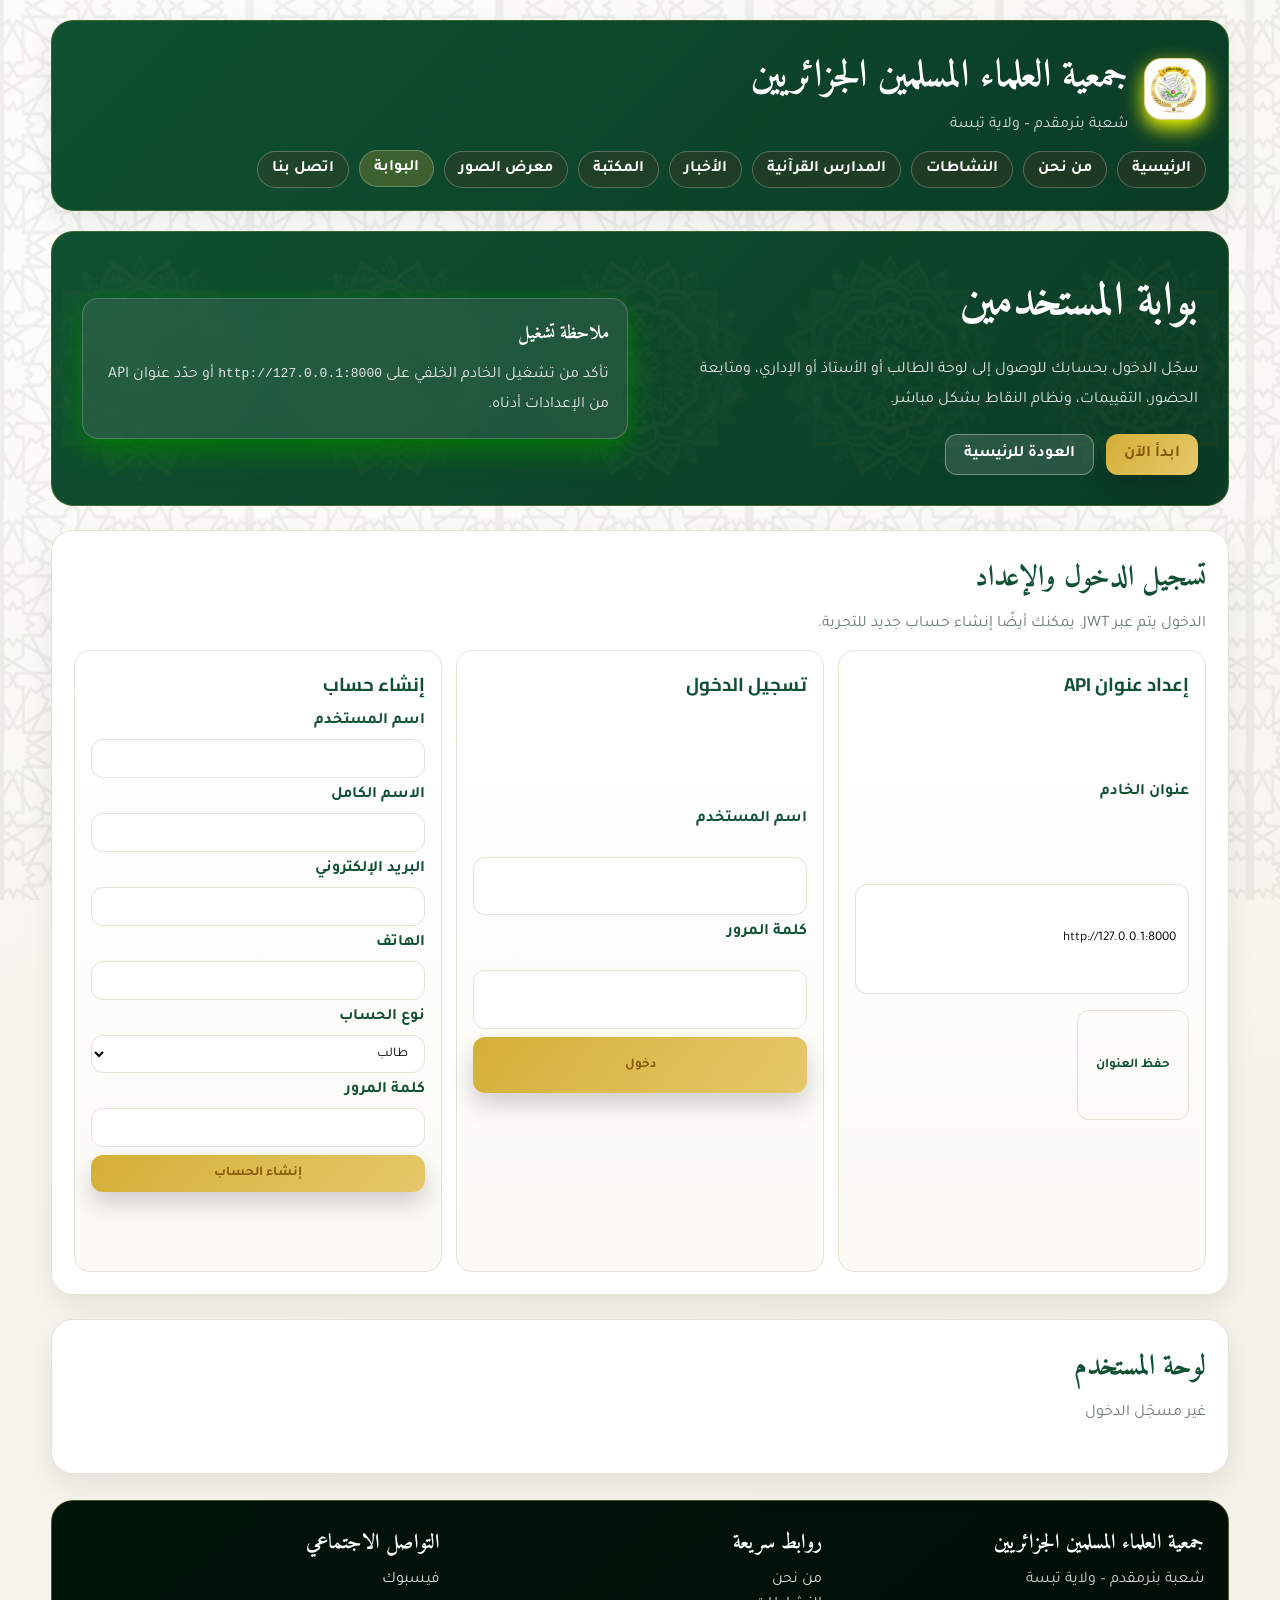
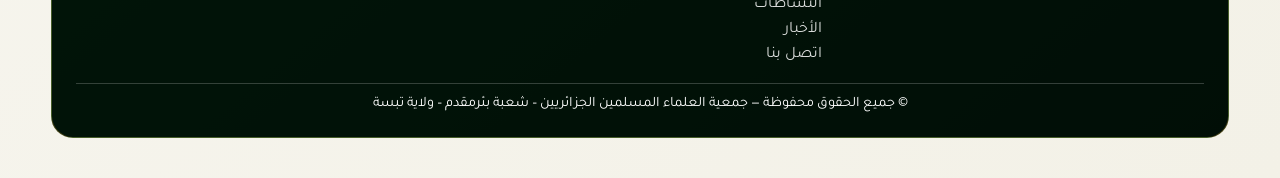
==== portal.html @ 9874a3a6 "Initial commit: website, portal, and backend API" ====
﻿<!DOCTYPE html>
<html lang="ar" dir="rtl">
<head>
  <meta charset="UTF-8" />
  <meta name="viewport" content="width=device-width, initial-scale=1" />
  <title>بوابة المستخدمين – جمعية العلماء المسلمين الجزائريين</title>
  <link rel="stylesheet" href="styles.css" />
  <script src="scripts.js" defer></script>
  <script src="portal.js" defer></script>
</head>
<body>
  <div class="site-shell">
    <header class="site-header">
      <div class="header-top">
        <div class="brand">
          <div class="logo-mark"><img src="assets/logo.png" alt="شعار الجمعية" /></div>
          <div>
            <h1 class="brand-name">جمعية العلماء المسلمين الجزائريين</h1>
            <p class="brand-sub">شعبة بئرمقدم – ولاية تبسة</p>
          </div>
        </div>
        <button class="nav-toggle" type="button" aria-expanded="false" aria-controls="siteNav">القائمة</button>
      </div>
      <nav id="siteNav" class="site-nav">
        <a href="index.html">الرئيسية</a>
        <a href="about.html">من نحن</a>
        <a href="activities.html">النشاطات</a>
        <a href="schools.html">المدارس القرآنية</a>
        <a href="news.html">الأخبار</a>
        <a href="library.html">المكتبة</a>
        <a href="gallery.html">معرض الصور</a>
        <a class="active" href="portal.html">البوابة</a>
        <a href="contact.html">اتصل بنا</a>
      </nav>
    </header>

    <section class="hero">
      <div class="hero-inner">
        <div>
          <h2 class="hero-title">بوابة المستخدمين</h2>
          <p class="hero-text">سجّل الدخول بحسابك للوصول إلى لوحة الطالب أو الأستاذ أو الإداري، ومتابعة الحضور، التقييمات، ونظام النقاط بشكل مباشر.</p>
          <div class="hero-actions">
            <a class="btn btn-primary" href="#authSection">ابدأ الآن</a>
            <a class="btn btn-ghost" href="index.html">العودة للرئيسية</a>
          </div>
        </div>
        <div class="hero-ornament">
          <h3 style="margin:0 0 10px;font-family:'Amiri',serif;">ملاحظة تشغيل</h3>
          <p style="margin:0;line-height:1.9;color:rgba(255,255,255,0.88);">
            تأكد من تشغيل الخادم الخلفي على <code>http://127.0.0.1:8000</code> أو حدّد عنوان API من الإعدادات أدناه.
          </p>
        </div>
      </div>
    </section>

    <section id="authSection" class="section">
      <h2 class="section-title">تسجيل الدخول والإعداد</h2>
      <p class="section-sub">الدخول يتم عبر JWT. يمكنك أيضًا إنشاء حساب جديد للتجربة.</p>

      <div class="portal-grid">
        <article class="card">
          <h3>إعداد عنوان API</h3>
          <label class="portal-label" for="apiBaseInput">عنوان الخادم</label>
          <input id="apiBaseInput" class="input" type="text" placeholder="http://127.0.0.1:8000" />
          <div class="page-actions">
            <button id="saveApiBaseBtn" class="btn btn-outline" type="button">حفظ العنوان</button>
          </div>
          <p id="apiStatus" class="meta portal-status"></p>
        </article>

        <article class="card">
          <h3>تسجيل الدخول</h3>
          <form id="loginForm" class="portal-form">
            <label class="portal-label" for="loginUsername">اسم المستخدم</label>
            <input id="loginUsername" class="input" type="text" required />
            <label class="portal-label" for="loginPassword">كلمة المرور</label>
            <input id="loginPassword" class="input" type="password" required />
            <button class="btn btn-primary" type="submit">دخول</button>
          </form>
          <p id="loginStatus" class="meta portal-status"></p>
        </article>

        <article class="card">
          <h3>إنشاء حساب</h3>
          <form id="registerForm" class="portal-form">
            <label class="portal-label" for="regUsername">اسم المستخدم</label>
            <input id="regUsername" class="input" type="text" required />
            <label class="portal-label" for="regFullName">الاسم الكامل</label>
            <input id="regFullName" class="input" type="text" required />
            <label class="portal-label" for="regEmail">البريد الإلكتروني</label>
            <input id="regEmail" class="input" type="email" required />
            <label class="portal-label" for="regPhone">الهاتف</label>
            <input id="regPhone" class="input" type="text" />
            <label class="portal-label" for="regRole">نوع الحساب</label>
            <select id="regRole" class="input" required>
              <option value="student">طالب</option>
              <option value="teacher">أستاذ</option>
              <option value="admin">إداري</option>
              <option value="guardian">ولي أمر</option>
            </select>
            <label class="portal-label" for="regPassword">كلمة المرور</label>
            <input id="regPassword" class="input" type="password" minlength="8" required />
            <button class="btn btn-primary" type="submit">إنشاء الحساب</button>
          </form>
          <p id="registerStatus" class="meta portal-status"></p>
        </article>
      </div>
    </section>

    <section class="section">
      <div class="portal-head">
        <div>
          <h2 class="section-title">لوحة المستخدم</h2>
          <p id="sessionInfo" class="section-sub">غير مسجّل الدخول</p>
        </div>
        <button id="logoutBtn" class="btn btn-outline hidden" type="button">تسجيل خروج</button>
      </div>
      <div id="dashboardContainer" class="portal-dashboard"></div>
    </section>

    <footer class="site-footer">
      <div class="footer-grid">
        <div>
          <h3 class="footer-title">جمعية العلماء المسلمين الجزائريين</h3>
          <p style="margin:0;color:rgba(255,255,255,0.8);">شعبة بئرمقدم – ولاية تبسة</p>
        </div>
        <div>
          <h4 class="footer-title">روابط سريعة</h4>
          <div class="footer-links">
            <a href="about.html">من نحن</a>
            <a href="activities.html">النشاطات</a>
            <a href="news.html">الأخبار</a>
            <a href="contact.html">اتصل بنا</a>
          </div>
        </div>
        <div>
          <h4 class="footer-title">التواصل الاجتماعي</h4>
          <div class="footer-links">
            <a href="https://www.facebook.com/sh.bt.byrmqdm/followers" target="_blank" rel="noopener">فيسبوك</a>
          </div>
        </div>
      </div>
      <div class="footer-bottom">© جميع الحقوق محفوظة — جمعية العلماء المسلمين الجزائريين – شعبة بئرمقدم – ولاية تبسة</div>
    </footer>
  </div>
</body>
</html>
---- styles.css ----
﻿@import url('https://fonts.googleapis.com/css2?family=Amiri:wght@400;700&family=Cairo:wght@400;600;700;800&family=Tajawal:wght@400;500;700&display=swap');

/* ================= VARIABLES ================= */

:root{
--green:#0f5132;
--green-dark:#0a3b25;
--gold:#d4af37;
--gold-soft:#e6c86a;
--cream:#f7f5ef;
--white:#ffffff;

--text:#1f2a24;
--muted:#6b7c72;
--line:#e5e2d6;

--shadow:0 12px 30px rgba(0,0,0,0.08);

--radius-lg:22px;
--radius-md:16px;

--pattern-image:url("assets/pattern.jpg");
}

* {
  box-sizing: border-box;
}

html {
  scroll-behavior: smooth;
}

body {
  margin: 0;
  font-family: 'Tajawal', 'Cairo', sans-serif;
  color: black(--text);
  background: radial-gradient(circle at 18% 12%, rgba(255, 255, 255, 0.879), transparent 42%),
    radial-gradient(circle at 80% 20%, rgba(255, 255, 255, 0.63), transparent 46%),
    linear-gradient(140deg, #f9f8f3, #f3f1e7);
  min-height: 100vh;
  position: relative;
}
body::before {
  content: "";
  position: fixed;
  inset: 0;
  pointer-events: none;

  background-image: url("assets/pattern.svg");

  background-size: 250px;
  background-repeat: repeat;

  opacity: 0.06;
  z-index: -1;
}

.site-shell {
  width: min(1200px, 92%);
  margin: 0 auto;
  padding: 20px 0 40px;
}
.site-header{

background:linear-gradient(135deg,var(--green),var(--green-dark));

border-radius:var(--radius-lg);
padding:22px;

color:var(--white);
box-shadow:var(--shadow);

border:1px solid rgba(212,175,55,0.25);
}

.site-header::after {
  content: '';
  position: absolute;
  inset-inline-start: -60px;
  top: -60px;
  width: 180px;
  height: 180px;
  border-radius: 50%;
}

.brand {
  display: flex;
  align-items: center;
  gap: 16px;
  flex-wrap: wrap;
}

.logo-mark {
  width: 62px;
  height: 62px;
  border-radius: 18px;
  background: #fff;
  border: 1px solid rgba(212, 175, 55, 0.6);
  padding: 6px;
  display: grid;
  place-items: center;
  box-shadow: 0 8px 20px rgb(251, 255, 0);
}

.logo-mark img {
  width: 100%;
  height: 100%;
  object-fit: contain;
}

.brand-name {
  font-family: 'Amiri', serif;
  font-size: clamp(1.6rem, 3.2vw, 2.4rem);
  margin: 0;
}

.brand-sub {
  margin: 6px 0 0;
  color: rgba(255, 255, 255, 0.82);
  font-size: 1rem;
}

.header-top {
  display: flex;
  align-items: center;
  justify-content: space-between;
  gap: 16px;
  flex-wrap: wrap;
}

.nav-toggle {
  display: none;
  border: 1px solid rgba(255, 255, 255, 0.4);
  background: rgba(255, 255, 255, 0.12);
  color: var(--white);
  padding: 8px 16px;
  border-radius: 12px;
  font-family: inherit;
  font-weight: 700;
  cursor: pointer;
}

.site-nav {
  display: flex;
  flex-wrap: wrap;
  gap: 10px;
  margin-top: 16px;
}

.site-nav a {
  color: var(--white);
  text-decoration: none;
  padding: 8px 14px;
  border-radius: 999px;
  border: 1px solid rgba(255, 255, 255, 0.25);
  background: rgba(255, 1, 1, 0.08);
  font-weight: 600;
  transition: transform 0.15s ease, background 0.15s ease;
}

.site-nav a:hover,
.site-nav a.active {
  background: rgba(212, 175, 55, 0.24);
  transform: translateY(-1px);
}

/* ================= HERO ================= */

.hero {
  margin-top: 20px;

  position: relative;  /* مهم لوضع النقش في ::before */
  border-radius: var(--radius-lg);
  padding: 30px;
  color: white;
  overflow: hidden;
  border: 1px solid rgba(212,175,55,0.25);

  /* الخلفية الأساسية بدون النقش */
  background: linear-gradient(135deg, var(--green), var(--green-dark));
}

/* النقش الجديد فوق الهيرو */
.hero::before {
  content: "";
  position: absolute;
  inset: 0;
  background-image: url("assets/your-pattern.svg");
  background-repeat: repeat;
  background-size: 250px;
  background-position: center;
  opacity: 0.05;
  pointer-events: none;
  z-index: 0;
}

/* اجعل نصوص الهيرو فوق النقش */
.hero * {
  position: relative;
  z-index: 1;
}

.hero::before {
  content: '';
  position: absolute;
  inset: 0;
  background-image: url("assets/new-pattern.svg");
  background-size: 250px;
  background-repeat: repeat;
  background-position: center;
  opacity: 0.05;
  pointer-events: none;
  z-index: 0;
}

.hero * {
  position: relative;
  z-index: 1;
}

.hero-inner {
  position: relative;
  display: grid;
  grid-template-columns: repeat(auto-fit, minmax(240px, 1fr));
  gap: 24px;
  align-items: center;
}

.hero-title {
  font-family: 'Amiri', serif;
  font-size: clamp(2rem, 3.6vw, 3rem);
  margin: 0 0 12px;
}

.hero-text {
  margin: 0 0 18px;
  color: rgba(255, 255, 255, 0.88);
  line-height: 1.9;
}

.hero-actions {
  display: flex;
  gap: 12px;
  flex-wrap: wrap;
}

.hero-ornament{
  backdrop-filter: blur(10px);
  background: rgb(230, 0, 0);
  border:1px solid rgb(255, 0, 0);
  padding:20px;
  border-radius:15px;
  box-shadow:0 10px 30px rgb(3, 122, 3);
}

.btn {
  border: none;
  padding: 10px 18px;
  border-radius: 12px;
  font-family: inherit;
  font-weight: 700;
  cursor: pointer;
  text-decoration: none;
  display: inline-flex;
  align-items: center;
  justify-content: center;
  transition: transform 0.2s ease, box-shadow 0.2s ease;
}

.btn-primary {
  background: linear-gradient(130deg, var(--gold), var(--gold-soft));
  color: #855a05;
  box-shadow: 0 12px 24px rgba(0, 0, 0, 0.18);
}

.btn-ghost {
  background: rgba(255, 255, 255, 0.12);
  color: var(--white);
  border: 1px solid rgba(255, 255, 255, 0.35);
}

.btn-outline {
  background: transparent;
  border: 1px solid var(--line);
  color: var(--green);
}

.btn:hover {
  transform: translateY(-2px);
}

.hero-ornament {
  border-radius: var(--radius-md);
  background: rgba(255, 255, 255, 0.08);
  padding: 18px;
  border: 1px solid rgba(255, 255, 255, 0.2);
}

.section {
  margin-top: 24px;
  background: var(--white);
  border-radius: var(--radius-lg);
  padding: 22px;
  box-shadow: var(--shadow);
  border: 1px solid var(--line);
  animation: reveal 0.6s ease both;
}

.section-title {
  margin: 0 0 12px;
  font-family: 'Amiri', serif;
  font-size: 1.8rem;
  color: var(--green);
}

.section-sub {
  color: var(--muted);
  margin: 0 0 16px;
}

.grid {
  display: grid;
  grid-template-columns: repeat(auto-fit, minmax(230px, 1fr));
  gap: 14px;
}

.card {
  background: linear-gradient(180deg, #ffffff, #fbfaf5);
  border-radius: var(--radius-md);
  padding: 16px;
  border: 1px solid var(--line);
  display: grid;
  gap: 10px;
}

.card h3,
.card h4 {
  margin: 0;
  color: var(--green);
  font-family: 'Cairo', sans-serif;
}

.tag {
  display: inline-flex;
  align-items: center;
  gap: 6px;
  background: rgba(15, 81, 50, 0.08);
  color: var(--green);
  padding: 4px 10px;
  border-radius: 999px;
  font-size: 0.85rem;
  font-weight: 700;
}

.meta {
  color: var(--muted);
  font-size: 0.9rem;
}

.banner {
  display: flex;
  gap: 14px;
  align-items: center;
  padding: 16px;
  border-radius: var(--radius-md);
  background: linear-gradient(120deg, rgba(212, 175, 55, 0.22), rgba(15, 81, 50, 0.08));
  border: 1px dashed rgba(15, 81, 50, 0.2);
}

.banner b {
  color: var(--green);
}

.filter-bar {
  display: flex;
  flex-wrap: wrap;
  gap: 10px;
  margin-bottom: 16px;
}

.filter-bar button {
  border: 1px solid var(--line);
  background: var(--white);
  padding: 8px 14px;
  border-radius: 999px;
  font-family: inherit;
  font-weight: 600;
  cursor: pointer;
}

.filter-bar button.active {
  background: rgba(15, 81, 50, 0.1);
  border-color: rgba(15, 81, 50, 0.3);
}

.table-wrap {
  overflow-x: auto;
}

.table {
  width: 100%;
  border-collapse: collapse;
  min-width: 520px;
}

.table th,
.table td {
  border: 1px solid var(--line);
  padding: 10px;
  text-align: center;
}

.table th {
  background: rgba(15, 81, 50, 0.08);
  color: var(--green);
}

.library-card {
  border: 1px solid var(--line);
  border-radius: var(--radius-md);
  padding: 14px;
  display: grid;
  gap: 10px;
  background: #fff;
}

.library-card .actions {
  display: flex;
  gap: 10px;
  flex-wrap: wrap;
}

.gallery-grid {
  display: grid;
  grid-template-columns: repeat(auto-fit, minmax(200px, 1fr));
  gap: 12px;
}

.gallery-item {
  border-radius: var(--radius-md);
  overflow: hidden;
  border: 1px solid var(--line);
  background: #fff;
  display: grid;
}

.gallery-thumb {
  height: 160px;
  background: linear-gradient(130deg, rgba(212, 175, 55, 0.3), rgba(15, 81, 50, 0.1));
  display: grid;
  place-items: center;
  color: var(--green);
  font-weight: 700;
}

.gallery-cap {
  padding: 10px 12px;
  font-size: 0.9rem;
}

.lightbox {
  position: fixed;
  inset: 0;
  background: rgba(7, 20, 12, 0.75);
  display: none;
  align-items: center;
  justify-content: center;
  z-index: 50;
}

.lightbox.open {
  display: flex;
}

.lightbox-inner {
  background: var(--white);
  border-radius: var(--radius-md);
  padding: 18px;
  max-width: 720px;
  width: min(92%, 720px);
  text-align: center;
  position: relative;
}

.lightbox-inner img {
  width: 100%;
  border-radius: 12px;
  max-height: 380px;
  object-fit: cover;
}

.lightbox-close {
  position: absolute;
  inset-inline-start: 12px;
  top: 12px;
  border: none;
  background: var(--green);
  color: var(--white);
  padding: 6px 12px;
  border-radius: 10px;
  cursor: pointer;
  font-weight: 700;
}

.contact-grid {
  display: grid;
  grid-template-columns: repeat(auto-fit, minmax(240px, 1fr));
  gap: 16px;
}

.input,
textarea {
  width: 100%;
  padding: 10px 12px;
  border-radius: 12px;
  border: 1px solid var(--line);
  font-family: inherit;
  background: #fff;
}

textarea {
  min-height: 120px;
  resize: vertical;
}

.map-placeholder {
  height: 240px;
  border-radius: var(--radius-md);
  border: 1px solid var(--line);
  background: linear-gradient(135deg, rgba(15, 81, 50, 0.1), rgba(212, 175, 55, 0.2));
  display: grid;
  place-items: center;
  color: var(--green-dark);
  font-weight: 700;
}

.page-actions {
  display: flex;
  gap: 10px;
  flex-wrap: wrap;
  margin-top: 6px;
}

.search-bar {
  display: flex;
  gap: 10px;
  flex-wrap: wrap;
  align-items: center;
  margin-bottom: 16px;
}

.search-bar input {
  flex: 1;
  min-width: 220px;
}

.list {
  display: grid;
  gap: 12px;
}

.list-item {
  border: 1px solid var(--line);
  border-radius: var(--radius-md);
  padding: 14px;
  background: #fff;
  display: grid;
  gap: 8px;
}

.site-footer {
  margin-top: 26px;
  background-color: var(--green-dark);
  background-image: linear-gradient(140deg, rgba(15, 81, 50, 0.96), rgba(9, 50, 31, 0.94)), var(--pattern-image);
  background-size: cover, 420px auto;
  background-position: center, left bottom;
  background-repeat: no-repeat, no-repeat;
  background-blend-mode: multiply;
  color: var(--white);
  border-radius: var(--radius-lg);
  padding: 24px;
  border: 1px solid rgba(212, 175, 55, 0.3);
}

.footer-grid {
  display: grid;
  grid-template-columns: repeat(auto-fit, minmax(220px, 1fr));
  gap: 18px;
  margin-bottom: 18px;
}

.footer-title {
  font-family: 'Amiri', serif;
  font-size: 1.3rem;
  margin: 0 0 10px;
}

.footer-links {
  display: grid;
  gap: 6px;
}

.footer-links a {
  color: rgba(255, 255, 255, 0.85);
  text-decoration: none;
}

.footer-links a:hover {
  color: var(--gold);
}

.footer-bottom {
  border-top: 1px solid rgba(255, 255, 255, 0.2);
  padding-top: 12px;
  font-size: 0.9rem;
  text-align: center;
}

@media (max-width: 900px) {
  .nav-toggle {
    display: inline-flex;
  }

  .site-nav {
    display: none;
    flex-direction: column;
    gap: 8px;
    margin-top: 14px;
  }

  .site-nav.open {
    display: flex;
  }
}

@keyframes reveal {
  from {
    opacity: 0;
    transform: translateY(8px);
  }
  to {
    opacity: 1;
    transform: translateY(0);
  }
}

.hidden {
  display: none !important;
}

.portal-grid {
  display: grid;
  grid-template-columns: repeat(auto-fit, minmax(260px, 1fr));
  gap: 14px;
}

.portal-head {
  display: flex;
  align-items: center;
  justify-content: space-between;
  gap: 12px;
  flex-wrap: wrap;
}

.portal-form {
  display: grid;
  gap: 8px;
}

.portal-label {
  color: var(--green);
  font-weight: 700;
}

.portal-status {
  min-height: 24px;
}

.portal-dashboard {
  margin-top: 12px;
}
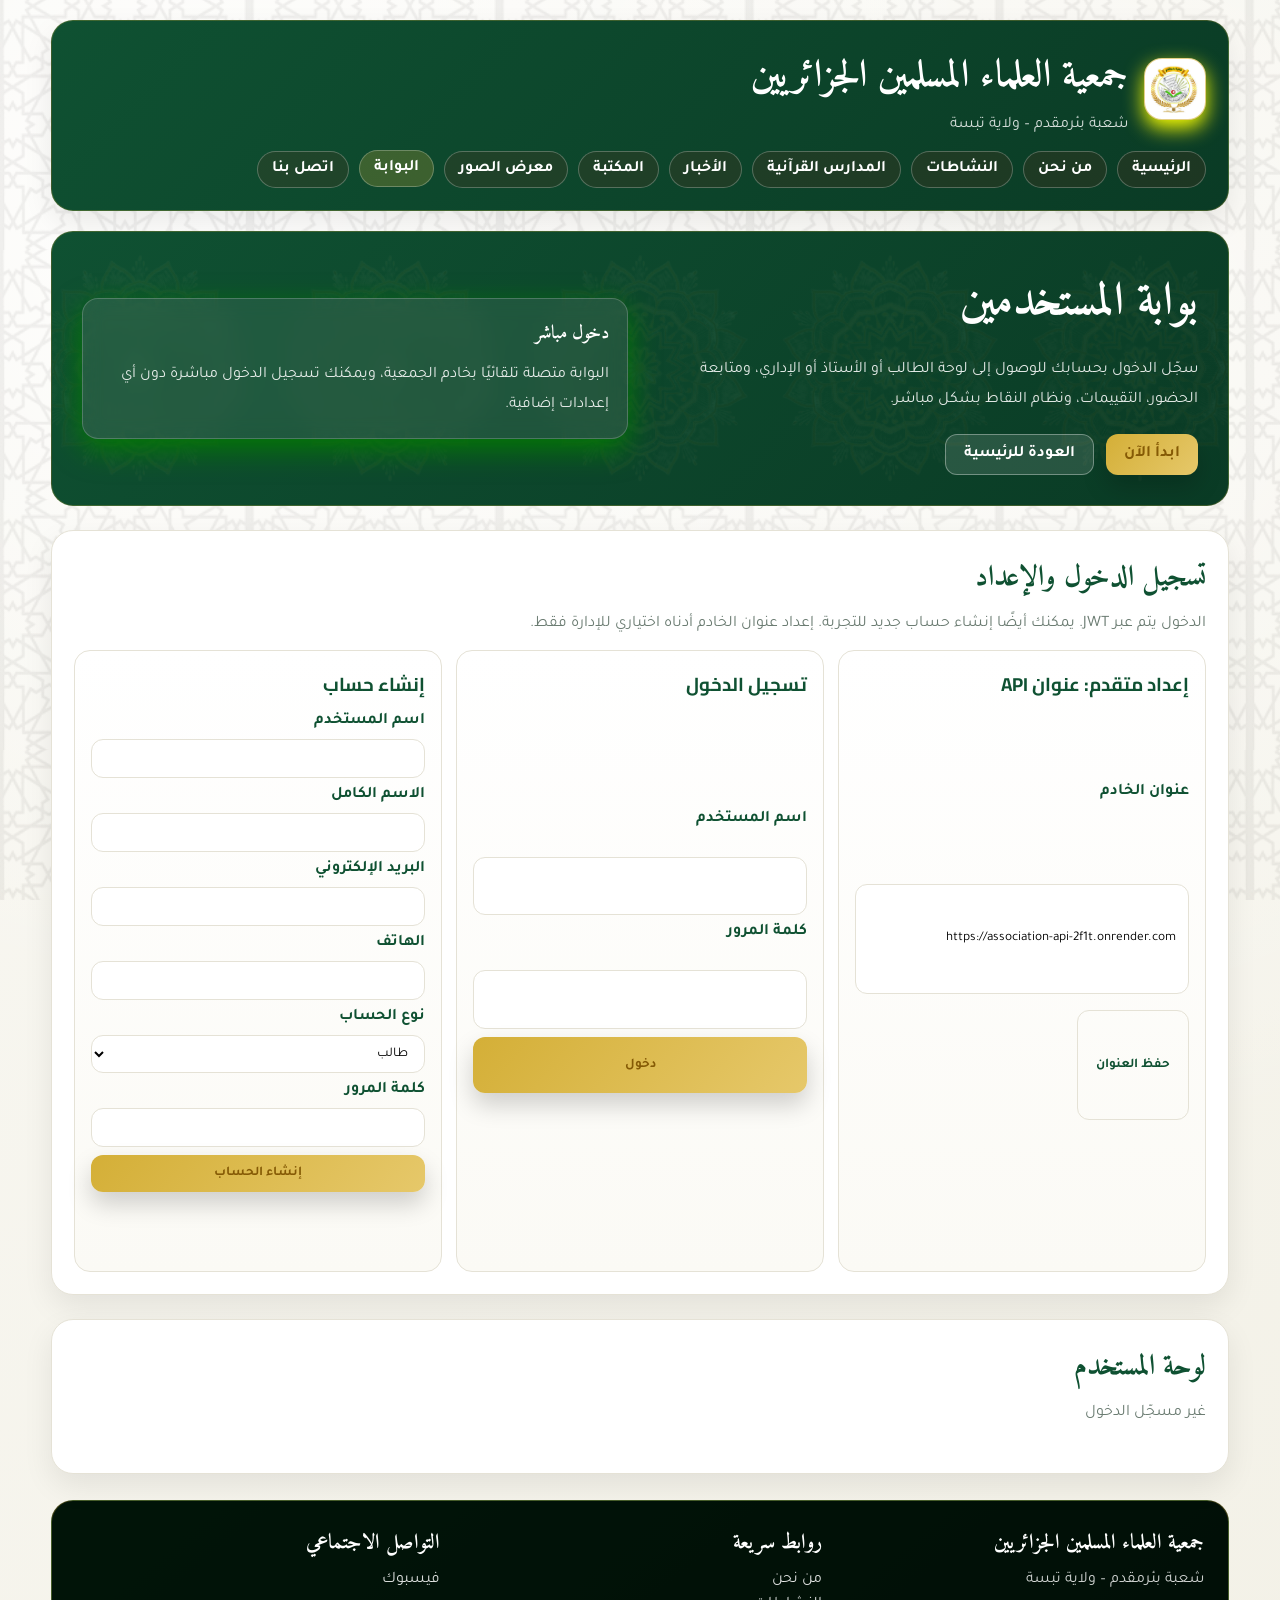
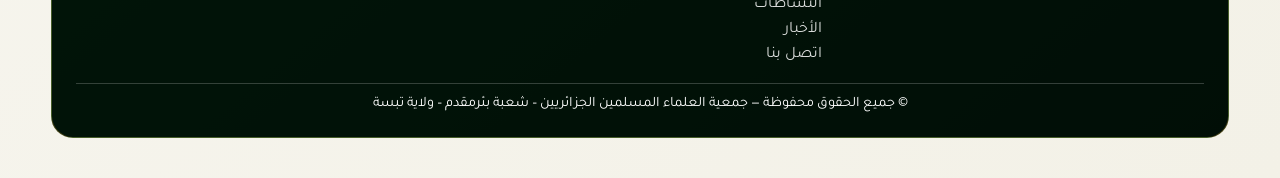
==== commit 6bd2dbd1: "Set production API as default and make API config optional" ====
--- a/portal.html
+++ b/portal.html
@@ -45,9 +45,9 @@
           </div>
         </div>
         <div class="hero-ornament">
-          <h3 style="margin:0 0 10px;font-family:'Amiri',serif;">ملاحظة تشغيل</h3>
+          <h3 style="margin:0 0 10px;font-family:'Amiri',serif;">دخول مباشر</h3>
           <p style="margin:0;line-height:1.9;color:rgba(255,255,255,0.88);">
-            تأكد من تشغيل الخادم الخلفي على <code>http://127.0.0.1:8000</code> أو حدّد عنوان API من الإعدادات أدناه.
+            البوابة متصلة تلقائيًا بخادم الجمعية، ويمكنك تسجيل الدخول مباشرة دون أي إعدادات إضافية.
           </p>
         </div>
       </div>
@@ -55,11 +55,11 @@
 
     <section id="authSection" class="section">
       <h2 class="section-title">تسجيل الدخول والإعداد</h2>
-      <p class="section-sub">الدخول يتم عبر JWT. يمكنك أيضًا إنشاء حساب جديد للتجربة.</p>
+      <p class="section-sub">الدخول يتم عبر JWT. يمكنك أيضًا إنشاء حساب جديد للتجربة. إعداد عنوان الخادم أدناه اختياري للإدارة فقط.</p>
 
       <div class="portal-grid">
         <article class="card">
-          <h3>إعداد عنوان API</h3>
+          <h3>إعداد متقدم: عنوان API</h3>
           <label class="portal-label" for="apiBaseInput">عنوان الخادم</label>
           <input id="apiBaseInput" class="input" type="text" placeholder="http://127.0.0.1:8000" />
           <div class="page-actions">
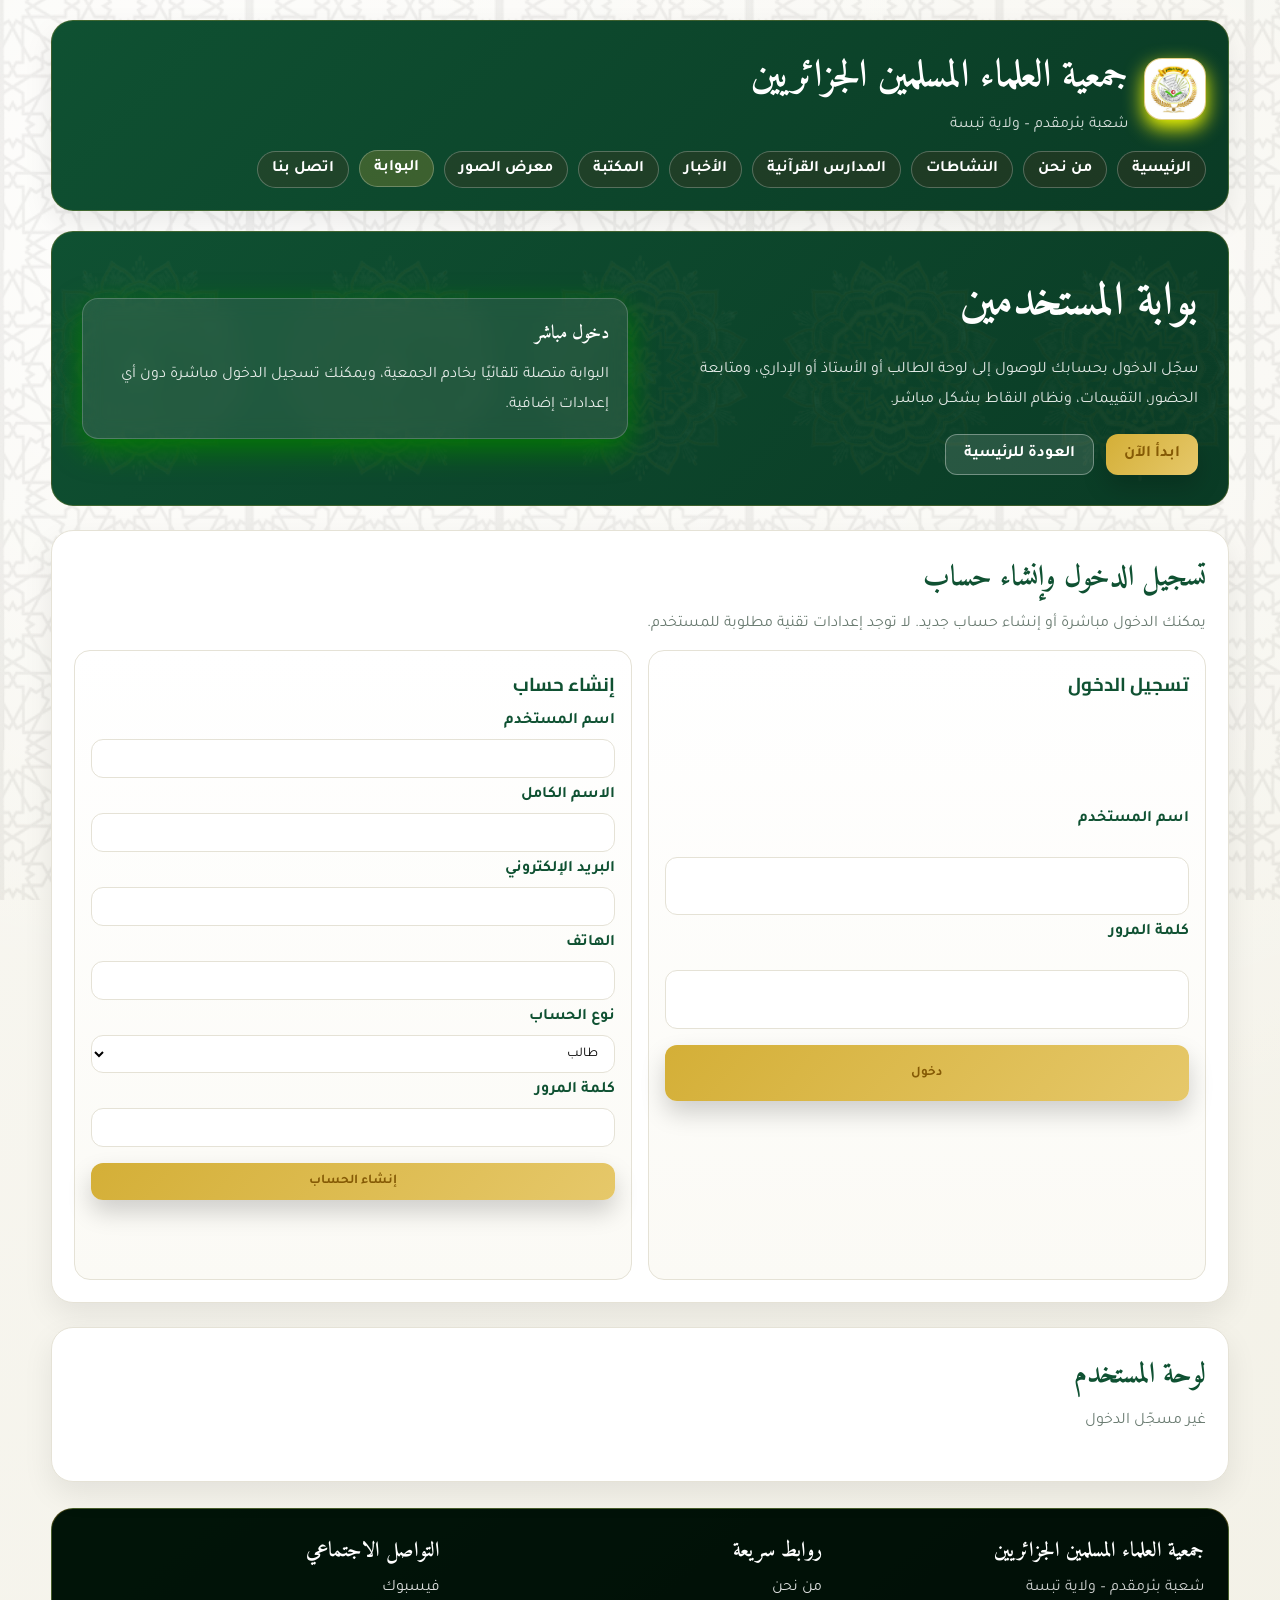
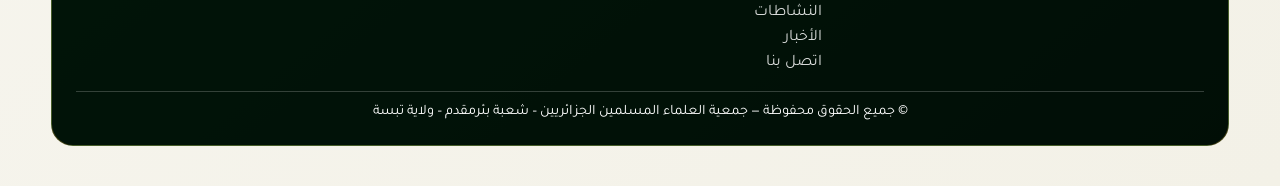
==== commit 5697811c: "Simplify portal UI: remove API settings and improve auth layout" ====
--- a/portal.html
+++ b/portal.html
@@ -54,20 +54,10 @@
     </section>
 
     <section id="authSection" class="section">
-      <h2 class="section-title">تسجيل الدخول والإعداد</h2>
-      <p class="section-sub">الدخول يتم عبر JWT. يمكنك أيضًا إنشاء حساب جديد للتجربة. إعداد عنوان الخادم أدناه اختياري للإدارة فقط.</p>
+      <h2 class="section-title">تسجيل الدخول وإنشاء حساب</h2>
+      <p class="section-sub">يمكنك الدخول مباشرة أو إنشاء حساب جديد. لا توجد إعدادات تقنية مطلوبة للمستخدم.</p>
 
-      <div class="portal-grid">
-        <article class="card">
-          <h3>إعداد متقدم: عنوان API</h3>
-          <label class="portal-label" for="apiBaseInput">عنوان الخادم</label>
-          <input id="apiBaseInput" class="input" type="text" placeholder="http://127.0.0.1:8000" />
-          <div class="page-actions">
-            <button id="saveApiBaseBtn" class="btn btn-outline" type="button">حفظ العنوان</button>
-          </div>
-          <p id="apiStatus" class="meta portal-status"></p>
-        </article>
-
+      <div class="portal-auth-grid">
         <article class="card">
           <h3>تسجيل الدخول</h3>
           <form id="loginForm" class="portal-form">
--- a/styles.css
+++ b/styles.css
@@ -679,3 +679,25 @@
 .portal-dashboard {
   margin-top: 12px;
 }
+
+.portal-auth-grid {
+  display: grid;
+  grid-template-columns: repeat(2, minmax(0, 1fr));
+  gap: 16px;
+  align-items: start;
+}
+
+.portal-auth-grid .card {
+  height: 100%;
+}
+
+.portal-form .btn {
+  margin-top: 8px;
+  width: 100%;
+}
+
+@media (max-width: 980px) {
+  .portal-auth-grid {
+    grid-template-columns: 1fr;
+  }
+}
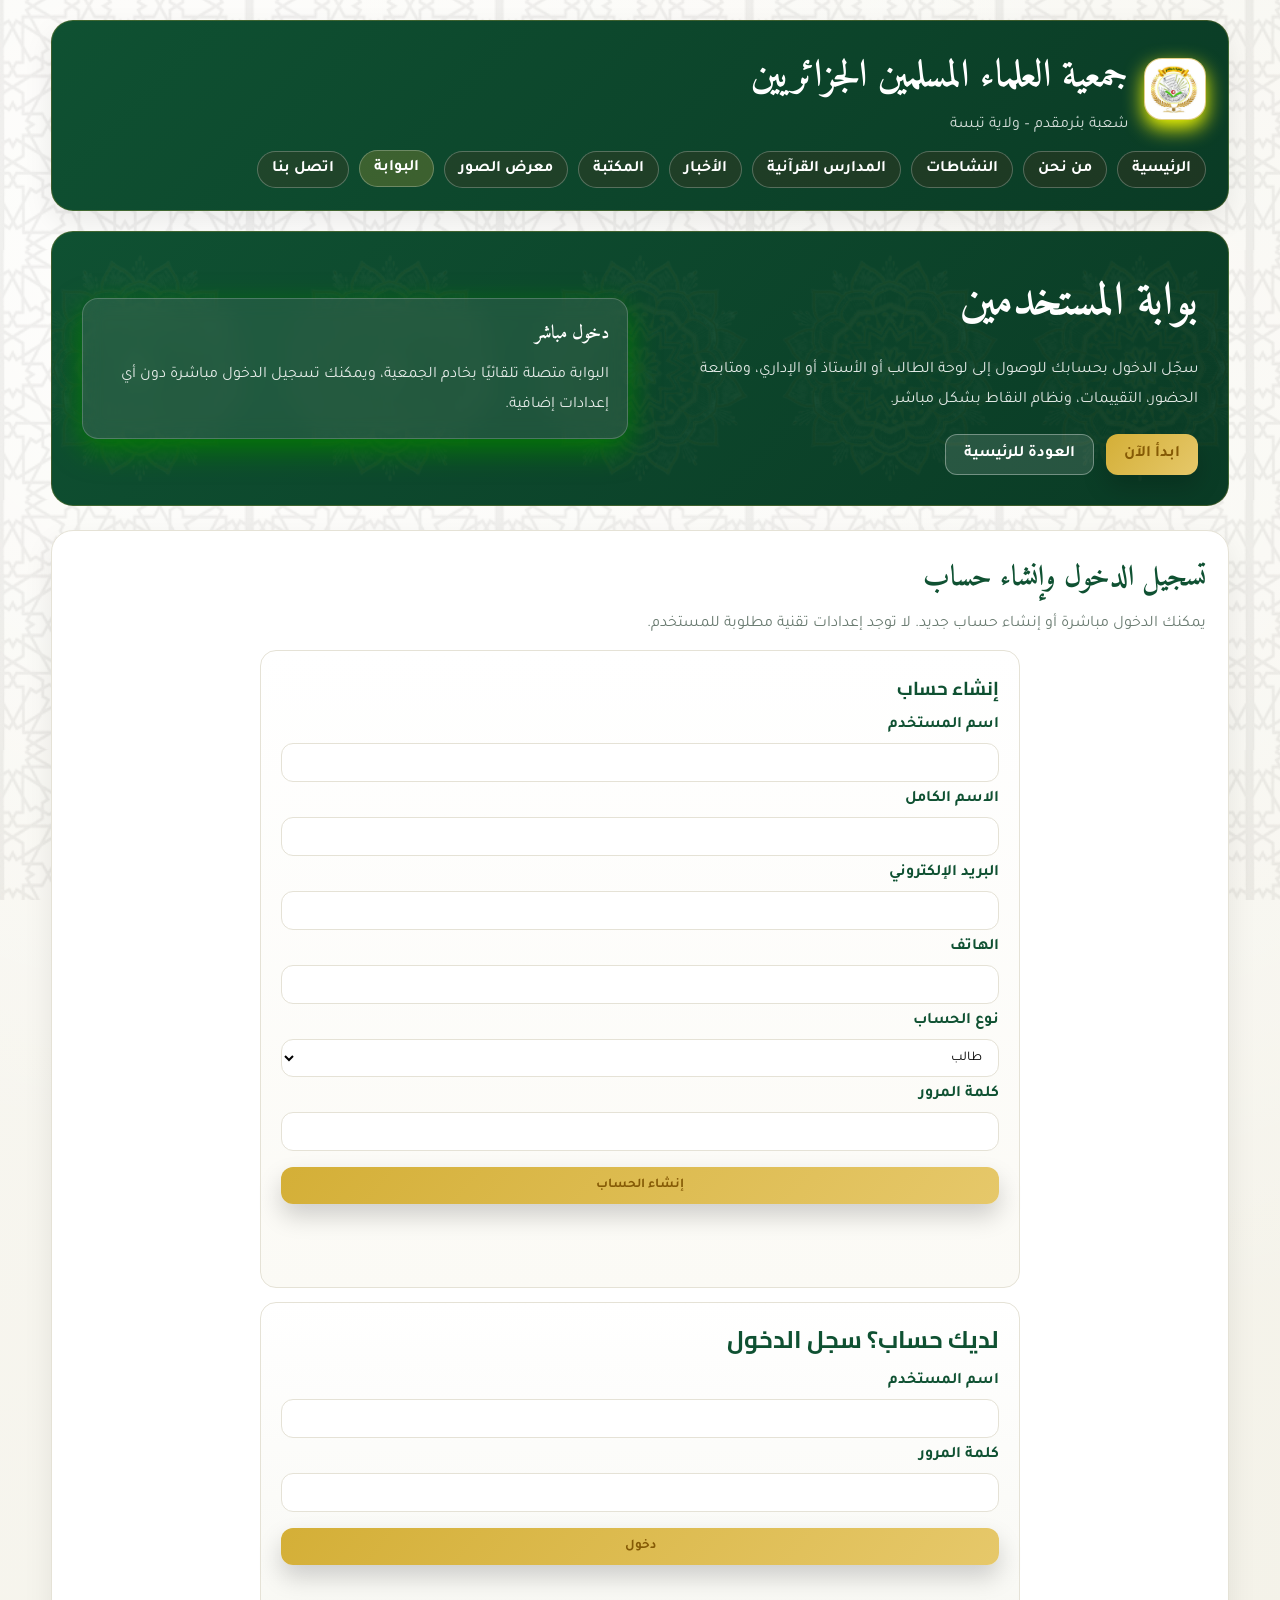
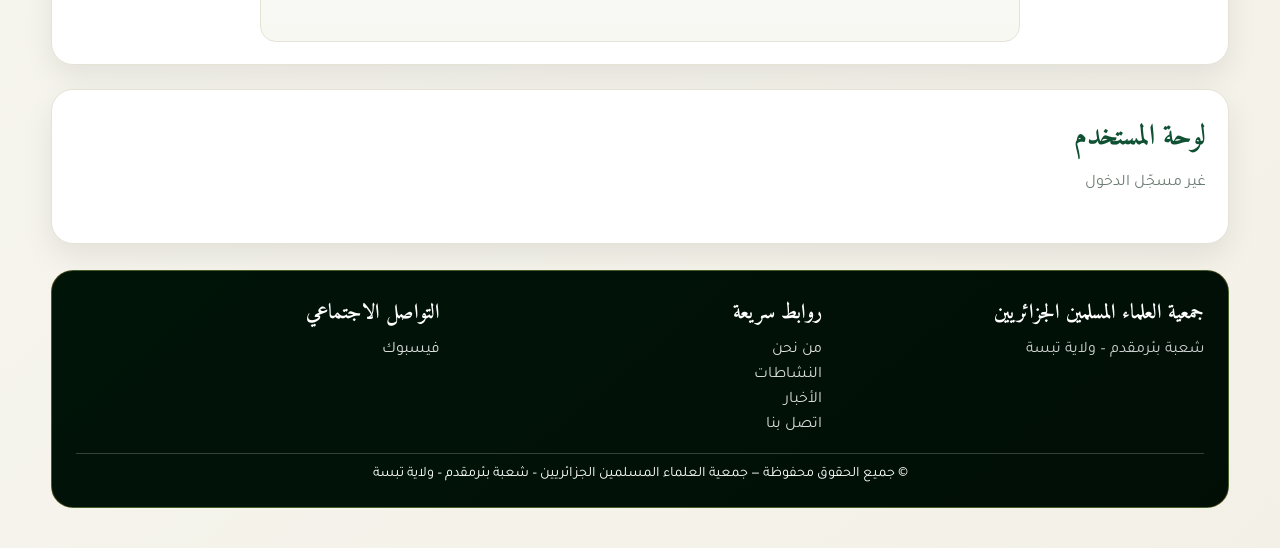
==== commit 676655f7: "Refine portal auth UX: large signup card with compact login card" ====
--- a/portal.html
+++ b/portal.html
@@ -57,20 +57,8 @@
       <h2 class="section-title">تسجيل الدخول وإنشاء حساب</h2>
       <p class="section-sub">يمكنك الدخول مباشرة أو إنشاء حساب جديد. لا توجد إعدادات تقنية مطلوبة للمستخدم.</p>
 
-      <div class="portal-auth-grid">
-        <article class="card">
-          <h3>تسجيل الدخول</h3>
-          <form id="loginForm" class="portal-form">
-            <label class="portal-label" for="loginUsername">اسم المستخدم</label>
-            <input id="loginUsername" class="input" type="text" required />
-            <label class="portal-label" for="loginPassword">كلمة المرور</label>
-            <input id="loginPassword" class="input" type="password" required />
-            <button class="btn btn-primary" type="submit">دخول</button>
-          </form>
-          <p id="loginStatus" class="meta portal-status"></p>
-        </article>
-
-        <article class="card">
+      <div class="portal-auth-stack">
+        <article class="card portal-register-card">
           <h3>إنشاء حساب</h3>
           <form id="registerForm" class="portal-form">
             <label class="portal-label" for="regUsername">اسم المستخدم</label>
@@ -93,6 +81,18 @@
             <button class="btn btn-primary" type="submit">إنشاء الحساب</button>
           </form>
           <p id="registerStatus" class="meta portal-status"></p>
+        </article>
+
+        <article class="card portal-login-card">
+          <h3>لديك حساب؟ سجل الدخول</h3>
+          <form id="loginForm" class="portal-form">
+            <label class="portal-label" for="loginUsername">اسم المستخدم</label>
+            <input id="loginUsername" class="input" type="text" required />
+            <label class="portal-label" for="loginPassword">كلمة المرور</label>
+            <input id="loginPassword" class="input" type="password" required />
+            <button class="btn btn-primary" type="submit">دخول</button>
+          </form>
+          <p id="loginStatus" class="meta portal-status"></p>
         </article>
       </div>
     </section>
--- a/styles.css
+++ b/styles.css
@@ -680,15 +680,24 @@
   margin-top: 12px;
 }
 
-.portal-auth-grid {
-  display: grid;
-  grid-template-columns: repeat(2, minmax(0, 1fr));
-  gap: 16px;
-  align-items: start;
-}
-
-.portal-auth-grid .card {
-  height: 100%;
+.portal-auth-stack {
+  width: min(760px, 100%);
+  margin: 0 auto;
+  display: grid;
+  gap: 14px;
+}
+
+.portal-register-card {
+  padding: 20px;
+}
+
+.portal-login-card {
+  padding: 14px 20px;
+  background: linear-gradient(180deg, #ffffff, #f8f8f3);
+}
+
+.portal-login-card h3 {
+  font-size: 1.5rem;
 }
 
 .portal-form .btn {
@@ -697,7 +706,7 @@
 }
 
 @media (max-width: 980px) {
-  .portal-auth-grid {
-    grid-template-columns: 1fr;
+  .portal-auth-stack {
+    width: 100%;
   }
 }
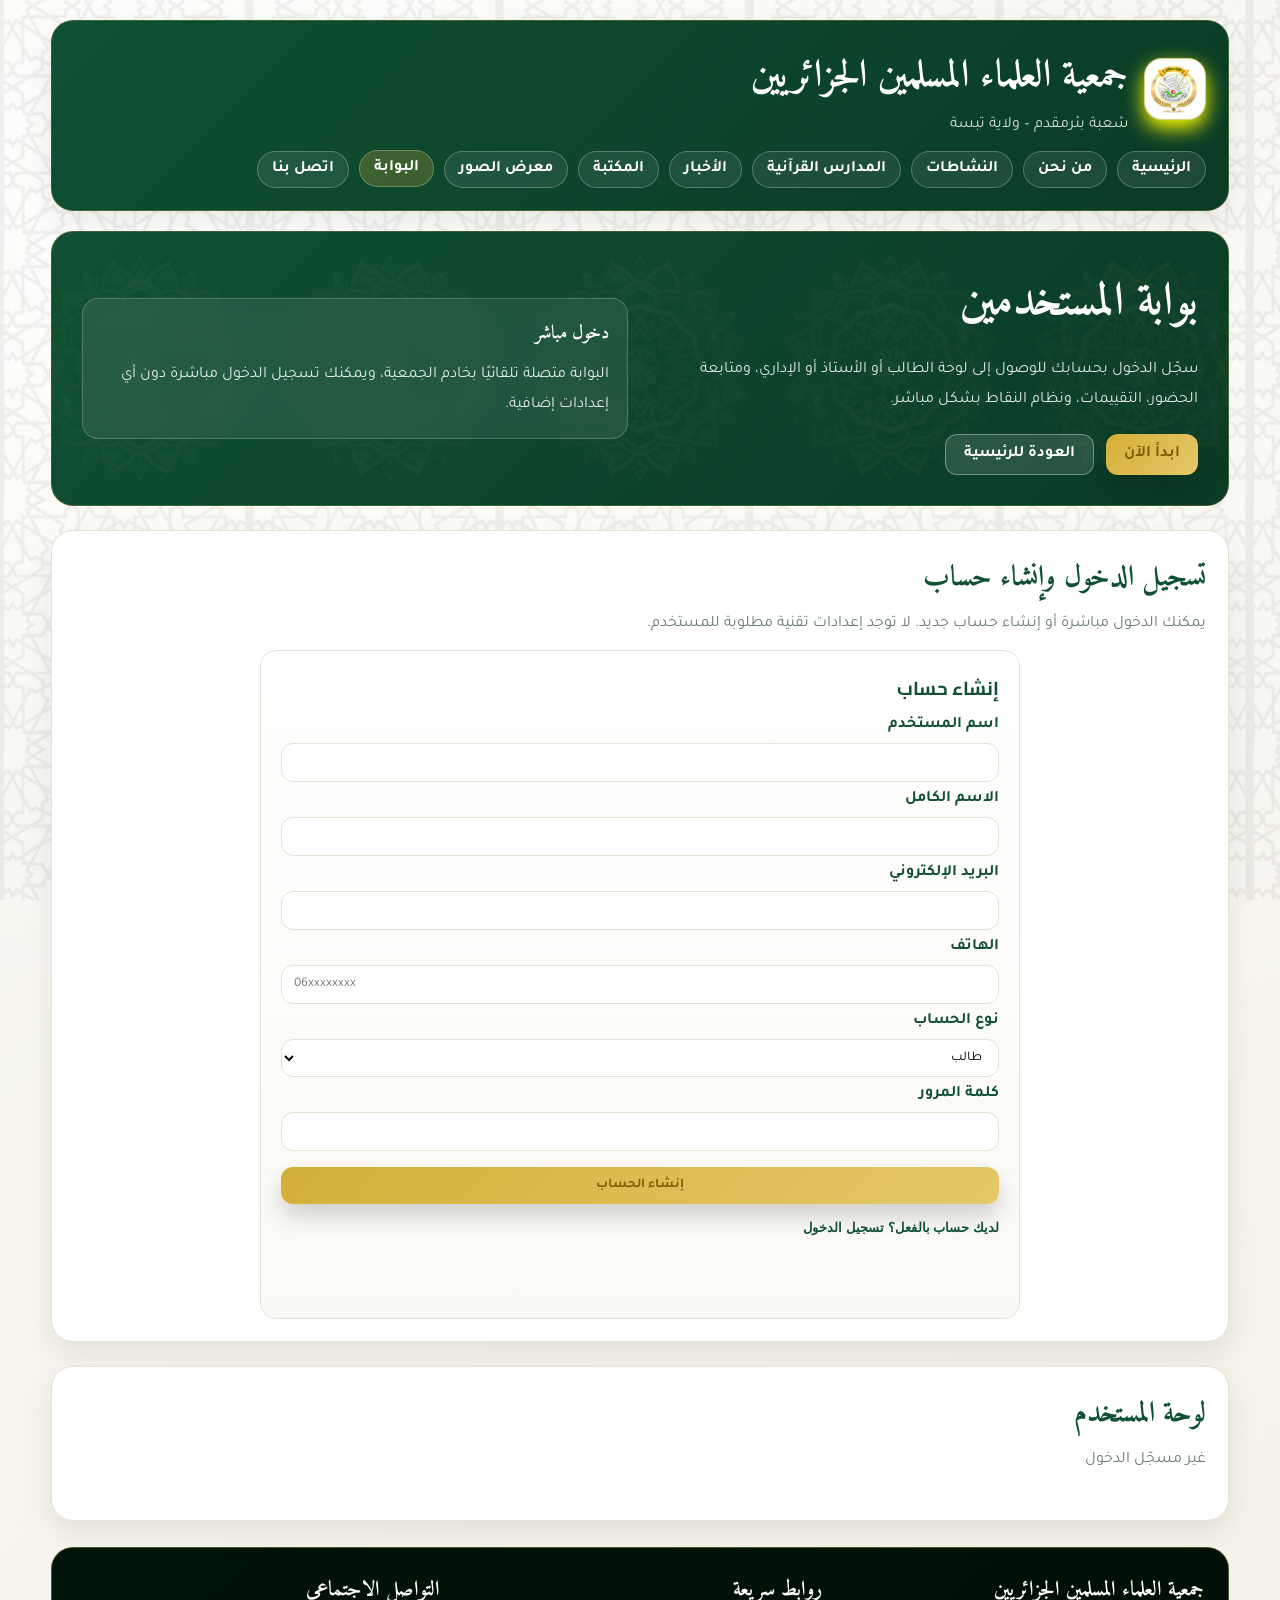
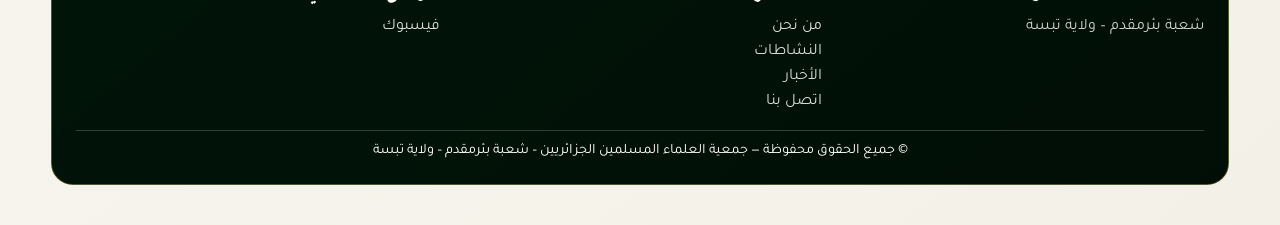
==== commit 8673c23b: "Improve portal UX: toggle auth views and add client-side validation" ====
--- a/portal.html
+++ b/portal.html
@@ -58,7 +58,7 @@
       <p class="section-sub">يمكنك الدخول مباشرة أو إنشاء حساب جديد. لا توجد إعدادات تقنية مطلوبة للمستخدم.</p>
 
       <div class="portal-auth-stack">
-        <article class="card portal-register-card">
+        <article id="registerCard" class="card portal-register-card">
           <h3>إنشاء حساب</h3>
           <form id="registerForm" class="portal-form">
             <label class="portal-label" for="regUsername">اسم المستخدم</label>
@@ -68,7 +68,7 @@
             <label class="portal-label" for="regEmail">البريد الإلكتروني</label>
             <input id="regEmail" class="input" type="email" required />
             <label class="portal-label" for="regPhone">الهاتف</label>
-            <input id="regPhone" class="input" type="text" />
+            <input id="regPhone" class="input" type="tel" inputmode="numeric" placeholder="06xxxxxxxx" />
             <label class="portal-label" for="regRole">نوع الحساب</label>
             <select id="regRole" class="input" required>
               <option value="student">طالب</option>
@@ -77,13 +77,14 @@
               <option value="guardian">ولي أمر</option>
             </select>
             <label class="portal-label" for="regPassword">كلمة المرور</label>
-            <input id="regPassword" class="input" type="password" minlength="8" required />
+            <input id="regPassword" class="input" type="password" minlength="6" required />
             <button class="btn btn-primary" type="submit">إنشاء الحساب</button>
           </form>
+          <button id="switchToLoginBtn" class="portal-switch-btn" type="button">لديك حساب بالفعل؟ تسجيل الدخول</button>
           <p id="registerStatus" class="meta portal-status"></p>
         </article>
 
-        <article class="card portal-login-card">
+        <article id="loginCard" class="card portal-login-card hidden">
           <h3>لديك حساب؟ سجل الدخول</h3>
           <form id="loginForm" class="portal-form">
             <label class="portal-label" for="loginUsername">اسم المستخدم</label>
@@ -92,6 +93,7 @@
             <input id="loginPassword" class="input" type="password" required />
             <button class="btn btn-primary" type="submit">دخول</button>
           </form>
+          <button id="switchToRegisterBtn" class="portal-switch-btn" type="button">ليس لديك حساب؟ إنشاء حساب</button>
           <p id="loginStatus" class="meta portal-status"></p>
         </article>
       </div>
--- a/styles.css
+++ b/styles.css
@@ -33,7 +33,7 @@
 body {
   margin: 0;
   font-family: 'Tajawal', 'Cairo', sans-serif;
-  color: black(--text);
+  color: var(--text);
   background: radial-gradient(circle at 18% 12%, rgba(255, 255, 255, 0.879), transparent 42%),
     radial-gradient(circle at 80% 20%, rgba(255, 255, 255, 0.63), transparent 46%),
     linear-gradient(140deg, #f9f8f3, #f3f1e7);
@@ -153,7 +153,7 @@
   padding: 8px 14px;
   border-radius: 999px;
   border: 1px solid rgba(255, 255, 255, 0.25);
-  background: rgba(255, 1, 1, 0.08);
+  background: rgba(255, 255, 255, 0.08);
   font-weight: 600;
   transition: transform 0.15s ease, background 0.15s ease;
 }
@@ -244,15 +244,6 @@
   flex-wrap: wrap;
 }
 
-.hero-ornament{
-  backdrop-filter: blur(10px);
-  background: rgb(230, 0, 0);
-  border:1px solid rgb(255, 0, 0);
-  padding:20px;
-  border-radius:15px;
-  box-shadow:0 10px 30px rgb(3, 122, 3);
-}
-
 .btn {
   border: none;
   padding: 10px 18px;
@@ -294,6 +285,7 @@
   background: rgba(255, 255, 255, 0.08);
   padding: 18px;
   border: 1px solid rgba(255, 255, 255, 0.2);
+  backdrop-filter: blur(8px);
 }
 
 .section {
@@ -667,6 +659,12 @@
   gap: 8px;
 }
 
+.portal-form .input,
+.portal-form select {
+  width: 100%;
+  max-width: 100%;
+}
+
 .portal-label {
   color: var(--green);
   font-weight: 700;
@@ -674,6 +672,7 @@
 
 .portal-status {
   min-height: 24px;
+  line-height: 1.7;
 }
 
 .portal-dashboard {
@@ -698,6 +697,22 @@
 
 .portal-login-card h3 {
   font-size: 1.5rem;
+}
+
+.portal-switch-btn {
+  margin-top: 6px;
+  border: none;
+  background: transparent;
+  color: var(--green);
+  font-weight: 700;
+  text-align: start;
+  cursor: pointer;
+  padding: 0;
+}
+
+.portal-switch-btn:hover {
+  color: #0c6c42;
+  text-decoration: underline;
 }
 
 .portal-form .btn {
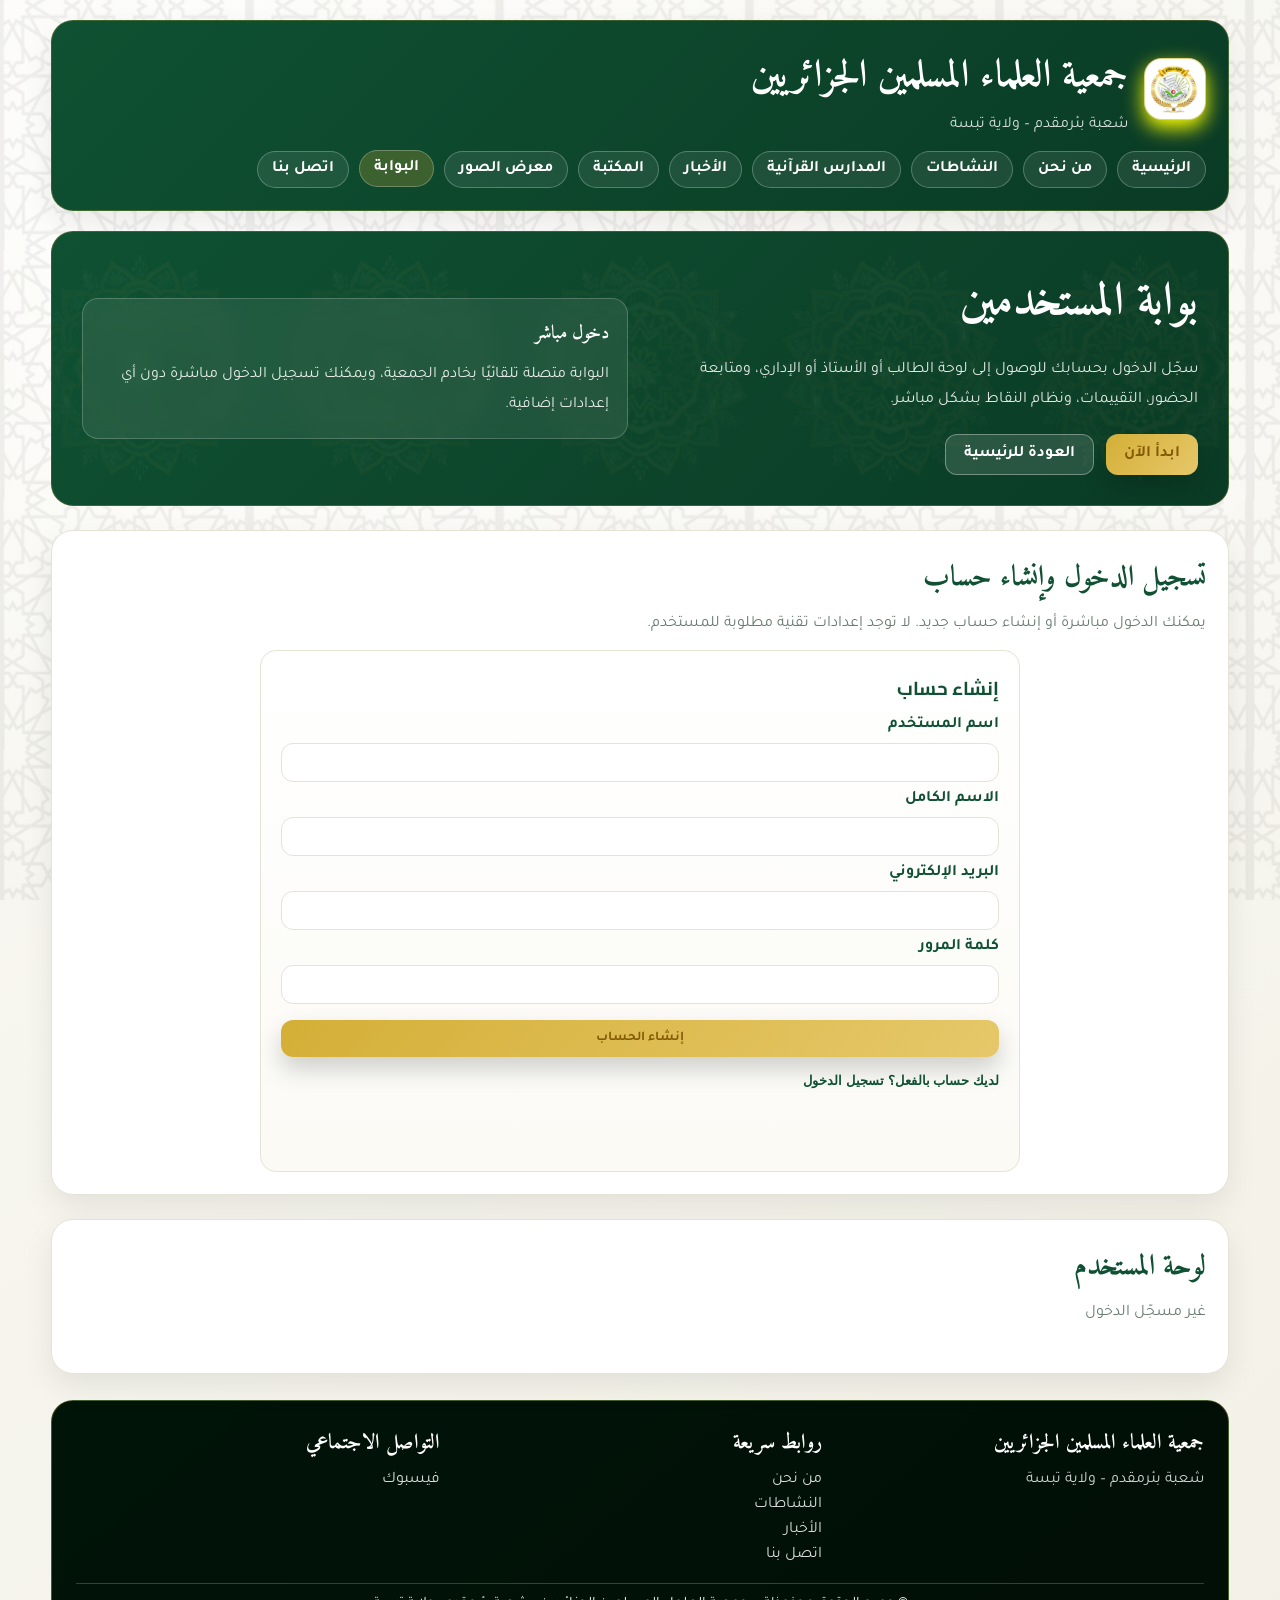
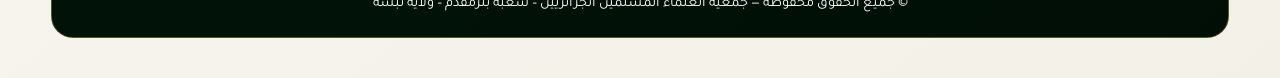
==== commit 5121b7bb: "Simplify registration to essential fields only" ====
--- a/portal.html
+++ b/portal.html
@@ -67,15 +67,6 @@
             <input id="regFullName" class="input" type="text" required />
             <label class="portal-label" for="regEmail">البريد الإلكتروني</label>
             <input id="regEmail" class="input" type="email" required />
-            <label class="portal-label" for="regPhone">الهاتف</label>
-            <input id="regPhone" class="input" type="tel" inputmode="numeric" placeholder="06xxxxxxxx" />
-            <label class="portal-label" for="regRole">نوع الحساب</label>
-            <select id="regRole" class="input" required>
-              <option value="student">طالب</option>
-              <option value="teacher">أستاذ</option>
-              <option value="admin">إداري</option>
-              <option value="guardian">ولي أمر</option>
-            </select>
             <label class="portal-label" for="regPassword">كلمة المرور</label>
             <input id="regPassword" class="input" type="password" minlength="6" required />
             <button class="btn btn-primary" type="submit">إنشاء الحساب</button>
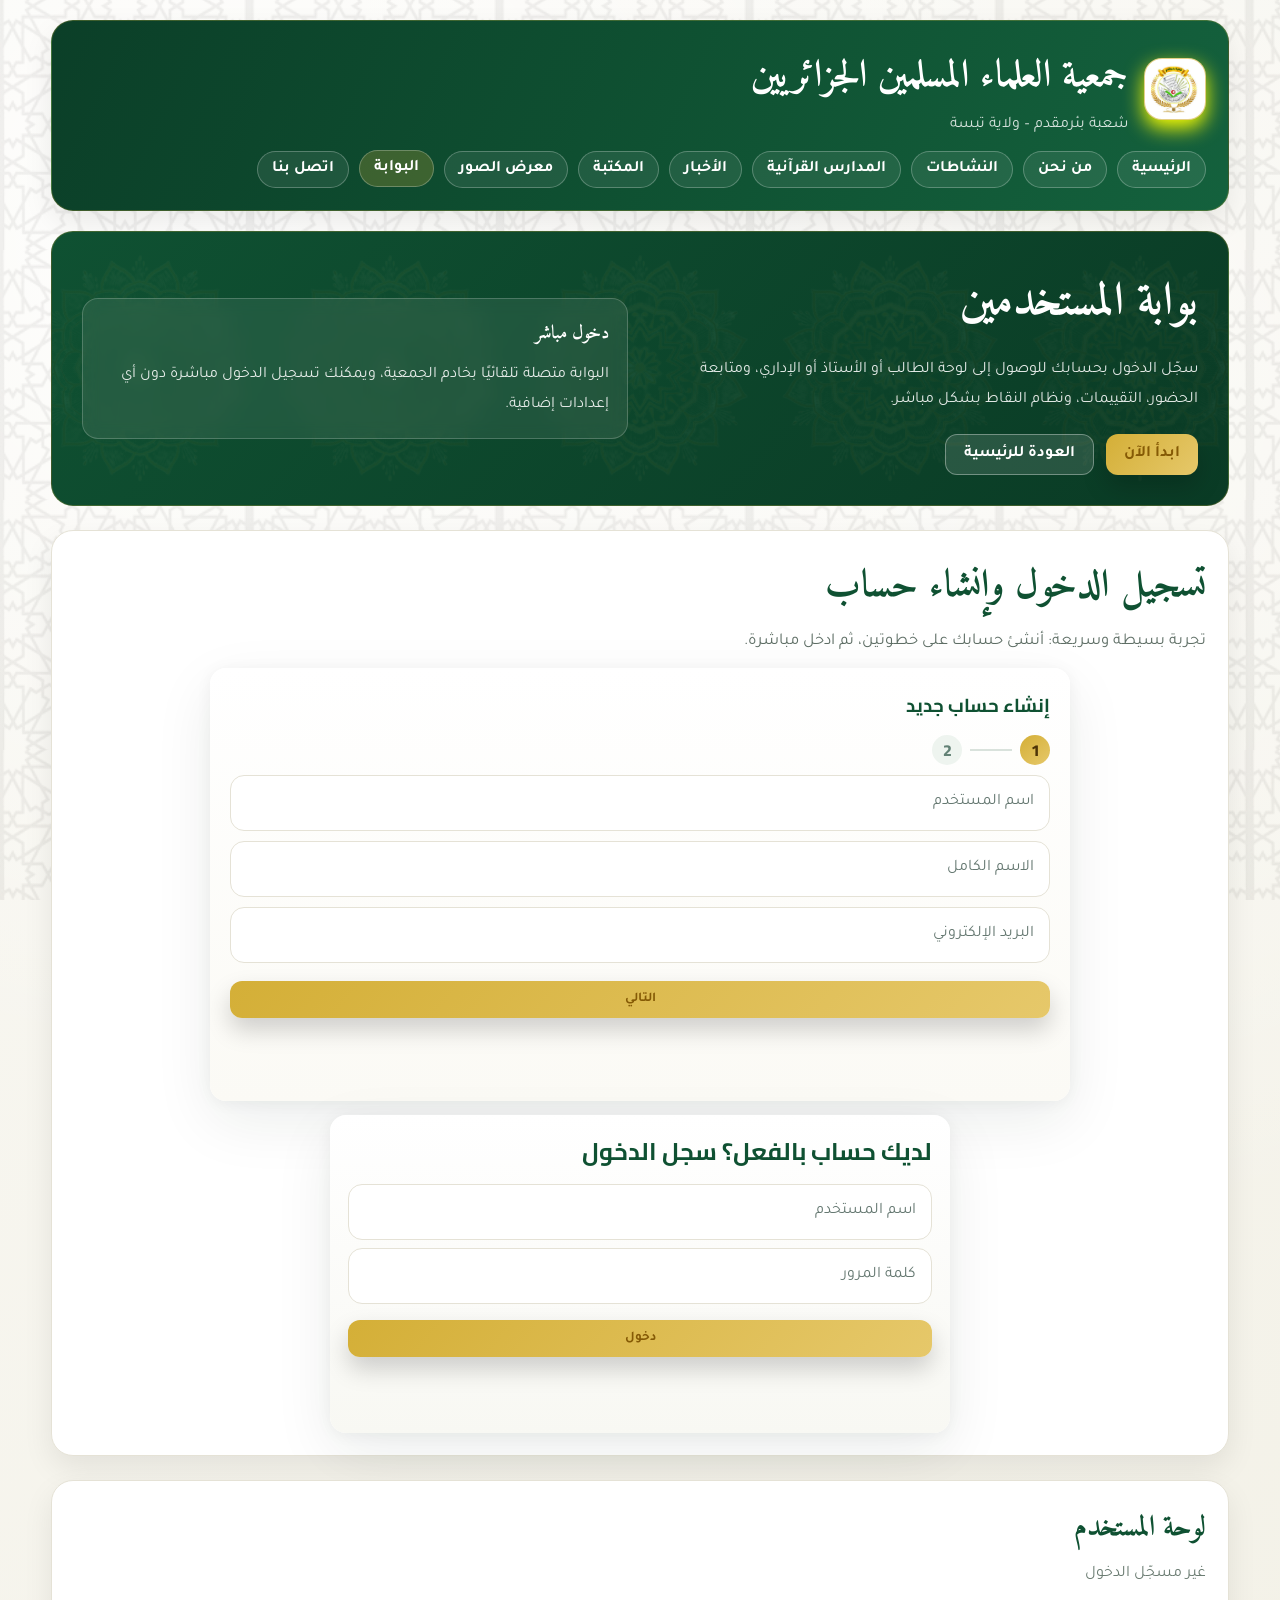
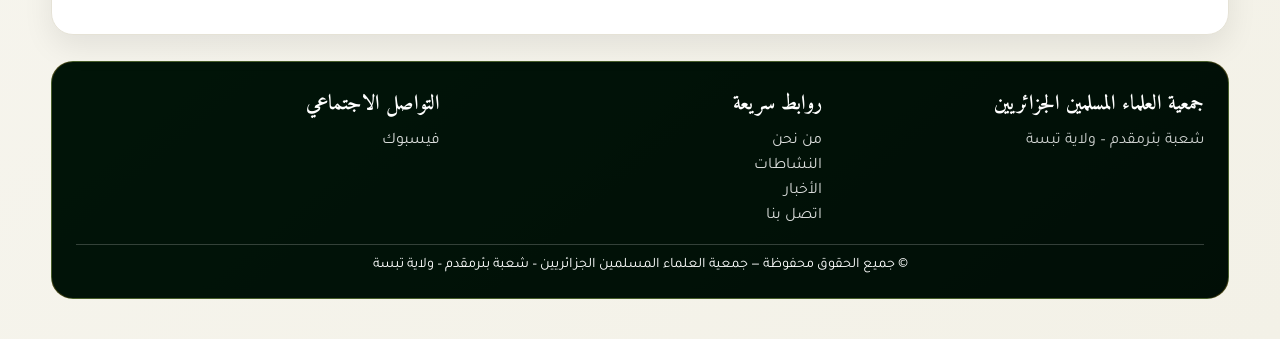
==== commit bcf89a05: "Upgrade portal UX: multi-step signup, role cards, floating labels, and inline validation" ====
--- a/portal.html
+++ b/portal.html
@@ -8,7 +8,7 @@
   <script src="scripts.js" defer></script>
   <script src="portal.js" defer></script>
 </head>
-<body>
+<body class="portal-page">
   <div class="site-shell">
     <header class="site-header">
       <div class="header-top">
@@ -54,37 +54,90 @@
     </section>
 
     <section id="authSection" class="section">
-      <h2 class="section-title">تسجيل الدخول وإنشاء حساب</h2>
-      <p class="section-sub">يمكنك الدخول مباشرة أو إنشاء حساب جديد. لا توجد إعدادات تقنية مطلوبة للمستخدم.</p>
+      <h2 class="section-title portal-title">تسجيل الدخول وإنشاء حساب</h2>
+      <p class="section-sub portal-subtitle">تجربة بسيطة وسريعة: أنشئ حسابك على خطوتين، ثم ادخل مباشرة.</p>
 
-      <div class="portal-auth-stack">
+      <div class="portal-auth-shell">
         <article id="registerCard" class="card portal-register-card">
-          <h3>إنشاء حساب</h3>
-          <form id="registerForm" class="portal-form">
-            <label class="portal-label" for="regUsername">اسم المستخدم</label>
-            <input id="regUsername" class="input" type="text" required />
-            <label class="portal-label" for="regFullName">الاسم الكامل</label>
-            <input id="regFullName" class="input" type="text" required />
-            <label class="portal-label" for="regEmail">البريد الإلكتروني</label>
-            <input id="regEmail" class="input" type="email" required />
-            <label class="portal-label" for="regPassword">كلمة المرور</label>
-            <input id="regPassword" class="input" type="password" minlength="6" required />
-            <button class="btn btn-primary" type="submit">إنشاء الحساب</button>
+          <h3>إنشاء حساب جديد</h3>
+          <div class="portal-stepper" aria-hidden="true">
+            <span class="step-pill active" data-step-dot="1">1</span>
+            <span class="step-line"></span>
+            <span class="step-pill" data-step-dot="2">2</span>
+          </div>
+
+          <form id="registerForm" class="portal-form" novalidate>
+            <div class="portal-step active" data-step="1">
+              <div class="float-field">
+                <input id="regUsername" class="input" type="text" placeholder=" " required />
+                <label for="regUsername">اسم المستخدم</label>
+              </div>
+
+              <div class="float-field">
+                <input id="regFullName" class="input" type="text" placeholder=" " required />
+                <label for="regFullName">الاسم الكامل</label>
+              </div>
+
+              <div id="regEmailField" class="float-field">
+                <input id="regEmail" class="input" type="email" placeholder=" " required />
+                <label for="regEmail">البريد الإلكتروني</label>
+                <span id="regEmailIndicator" class="field-indicator" aria-hidden="true"></span>
+              </div>
+
+              <button id="regNextBtn" class="btn btn-primary" type="button">التالي</button>
+            </div>
+
+            <div class="portal-step" data-step="2">
+              <div class="portal-role-picker">
+                <button type="button" class="role-card active" data-role="student">
+                  <span class="role-icon">📘</span>
+                  <span class="role-name">طالب</span>
+                </button>
+                <button type="button" class="role-card" data-role="teacher">
+                  <span class="role-icon">✒️</span>
+                  <span class="role-name">أستاذ</span>
+                </button>
+                <button type="button" class="role-card" data-role="admin">
+                  <span class="role-icon">🏛️</span>
+                  <span class="role-name">إدارة</span>
+                </button>
+              </div>
+              <input id="regRole" type="hidden" value="student" />
+
+              <div id="regPasswordField" class="float-field">
+                <input id="regPassword" class="input" type="password" minlength="6" placeholder=" " required />
+                <label for="regPassword">كلمة المرور</label>
+                <span id="regPasswordIndicator" class="field-indicator" aria-hidden="true"></span>
+              </div>
+
+              <div class="portal-step-actions">
+                <button id="regBackBtn" class="btn btn-outline" type="button">رجوع</button>
+                <button id="registerSubmitBtn" class="btn btn-primary" type="submit">
+                  <span class="btn-label">إنشاء الحساب</span>
+                  <span class="btn-spinner" aria-hidden="true"></span>
+                </button>
+              </div>
+            </div>
           </form>
-          <button id="switchToLoginBtn" class="portal-switch-btn" type="button">لديك حساب بالفعل؟ تسجيل الدخول</button>
           <p id="registerStatus" class="meta portal-status"></p>
         </article>
 
-        <article id="loginCard" class="card portal-login-card hidden">
-          <h3>لديك حساب؟ سجل الدخول</h3>
-          <form id="loginForm" class="portal-form">
-            <label class="portal-label" for="loginUsername">اسم المستخدم</label>
-            <input id="loginUsername" class="input" type="text" required />
-            <label class="portal-label" for="loginPassword">كلمة المرور</label>
-            <input id="loginPassword" class="input" type="password" required />
-            <button class="btn btn-primary" type="submit">دخول</button>
+        <article id="loginCard" class="card portal-login-card">
+          <h3>لديك حساب بالفعل؟ سجل الدخول</h3>
+          <form id="loginForm" class="portal-form" novalidate>
+            <div class="float-field">
+              <input id="loginUsername" class="input" type="text" placeholder=" " required />
+              <label for="loginUsername">اسم المستخدم</label>
+            </div>
+            <div class="float-field">
+              <input id="loginPassword" class="input" type="password" placeholder=" " required />
+              <label for="loginPassword">كلمة المرور</label>
+            </div>
+            <button id="loginSubmitBtn" class="btn btn-primary" type="submit">
+              <span class="btn-label">دخول</span>
+              <span class="btn-spinner" aria-hidden="true"></span>
+            </button>
           </form>
-          <button id="switchToRegisterBtn" class="portal-switch-btn" type="button">ليس لديك حساب؟ إنشاء حساب</button>
           <p id="loginStatus" class="meta portal-status"></p>
         </article>
       </div>
--- a/styles.css
+++ b/styles.css
@@ -654,15 +654,101 @@
   flex-wrap: wrap;
 }
 
+.portal-page .site-header {
+  background: linear-gradient(115deg, #0b3f28 0%, #0f5132 52%, #14613d 100%);
+}
+
+.portal-title {
+  font-size: clamp(2rem, 3vw, 2.4rem);
+  font-weight: 800;
+  letter-spacing: 0.2px;
+}
+
+.portal-subtitle {
+  color: #5f6f66;
+  font-size: 1.04rem;
+}
+
+.portal-auth-shell {
+  width: min(860px, 100%);
+  margin-inline: auto;
+  display: grid;
+  gap: 14px;
+}
+
+.portal-register-card,
+.portal-login-card {
+  border: none;
+  box-shadow: 0 20px 60px rgba(14, 40, 29, 0.08), 0 2px 16px rgba(14, 40, 29, 0.05);
+}
+
+.portal-register-card {
+  padding: 20px;
+}
+
+.portal-login-card {
+  width: min(620px, 100%);
+  margin-inline: auto;
+  padding: 14px 18px;
+  background: linear-gradient(180deg, #ffffff, #f8f8f3);
+}
+
+.portal-login-card h3 {
+  font-size: 1.5rem;
+}
+
+.portal-stepper {
+  display: flex;
+  align-items: center;
+  gap: 8px;
+  margin-top: 2px;
+}
+
+.step-pill {
+  width: 30px;
+  height: 30px;
+  border-radius: 999px;
+  background: #eef4ef;
+  color: #638276;
+  display: grid;
+  place-items: center;
+  font-weight: 800;
+}
+
+.step-pill.active,
+.step-pill.done {
+  background: linear-gradient(140deg, var(--gold), var(--gold-soft));
+  color: #4d3407;
+}
+
+.step-line {
+  width: 42px;
+  height: 2px;
+  background: #d9e2dc;
+}
+
+.portal-step {
+  display: none;
+  opacity: 0;
+  transform: translateX(-8px);
+  transition: opacity 0.22s ease, transform 0.22s ease;
+}
+
+.portal-step.active {
+  display: grid;
+  gap: 10px;
+  opacity: 1;
+  transform: translateX(0);
+}
+
 .portal-form {
   display: grid;
   gap: 8px;
 }
 
-.portal-form .input,
-.portal-form select {
+.portal-form .btn {
+  margin-top: 8px;
   width: 100%;
-  max-width: 100%;
 }
 
 .portal-label {
@@ -672,56 +758,150 @@
 
 .portal-status {
   min-height: 24px;
-  line-height: 1.7;
+  line-height: 1.8;
 }
 
 .portal-dashboard {
   margin-top: 12px;
 }
 
-.portal-auth-stack {
-  width: min(760px, 100%);
-  margin: 0 auto;
-  display: grid;
-  gap: 14px;
-}
-
-.portal-register-card {
-  padding: 20px;
-}
-
-.portal-login-card {
-  padding: 14px 20px;
-  background: linear-gradient(180deg, #ffffff, #f8f8f3);
-}
-
-.portal-login-card h3 {
-  font-size: 1.5rem;
-}
-
-.portal-switch-btn {
-  margin-top: 6px;
-  border: none;
-  background: transparent;
+.float-field {
+  position: relative;
+}
+
+.float-field input,
+.float-field select {
+  width: 100%;
+  max-width: 100%;
+  height: 56px;
+  padding: 20px 42px 8px 12px;
+  border-radius: 14px;
+}
+
+.float-field label {
+  position: absolute;
+  top: 18px;
+  right: 12px;
+  color: #657871;
+  background: #fff;
+  padding: 0 4px;
+  pointer-events: none;
+  transition: transform 0.18s ease, color 0.18s ease, font-size 0.18s ease;
+}
+
+.float-field input:focus + label,
+.float-field input:not(:placeholder-shown) + label {
+  transform: translateY(-16px);
   color: var(--green);
+  font-size: 0.82rem;
   font-weight: 700;
-  text-align: start;
+}
+
+.field-indicator {
+  position: absolute;
+  left: 12px;
+  top: 50%;
+  transform: translateY(-50%);
+  font-size: 0.95rem;
+  font-weight: 800;
+}
+
+.float-field.is-valid .input {
+  border-color: #2ea85f;
+  box-shadow: 0 0 0 4px rgba(46, 168, 95, 0.14);
+}
+
+.float-field.is-valid .field-indicator {
+  color: #2ea85f;
+}
+
+.float-field.is-invalid .input {
+  border-color: #d15454;
+  box-shadow: 0 0 0 4px rgba(209, 84, 84, 0.14);
+}
+
+.float-field.is-invalid .field-indicator {
+  color: #d15454;
+}
+
+.portal-role-picker {
+  display: grid;
+  grid-template-columns: repeat(3, minmax(0, 1fr));
+  gap: 10px;
+}
+
+.role-card {
+  border: 1px solid #dde5de;
+  background: #fff;
+  border-radius: 14px;
+  min-height: 86px;
+  display: grid;
+  place-items: center;
+  gap: 4px;
   cursor: pointer;
-  padding: 0;
-}
-
-.portal-switch-btn:hover {
-  color: #0c6c42;
-  text-decoration: underline;
-}
-
-.portal-form .btn {
-  margin-top: 8px;
-  width: 100%;
-}
-
-@media (max-width: 980px) {
-  .portal-auth-stack {
+  transition: transform 0.16s ease, border-color 0.16s ease, box-shadow 0.16s ease;
+}
+
+.role-card:hover {
+  transform: translateY(-1px);
+  border-color: #bfcfc4;
+}
+
+.role-icon {
+  font-size: 1.25rem;
+}
+
+.role-name {
+  font-weight: 700;
+  color: #355645;
+}
+
+.role-card.active {
+  border-color: rgba(212, 175, 55, 0.85);
+  background: linear-gradient(180deg, #fffaf0, #fff6df);
+  box-shadow: 0 8px 20px rgba(212, 175, 55, 0.2);
+}
+
+.portal-step-actions {
+  display: grid;
+  grid-template-columns: 1fr 1fr;
+  gap: 10px;
+}
+
+.btn-spinner {
+  width: 16px;
+  height: 16px;
+  border: 2px solid rgba(255, 255, 255, 0.45);
+  border-top-color: #ffffff;
+  border-radius: 50%;
+  display: none;
+  animation: spin 0.8s linear infinite;
+}
+
+.btn.is-loading .btn-spinner {
+  display: inline-block;
+}
+
+.btn.is-loading .btn-label {
+  opacity: 0.9;
+}
+
+@keyframes spin {
+  to {
+    transform: rotate(360deg);
+  }
+}
+
+@media (max-width: 820px) {
+  .portal-auth-shell {
     width: 100%;
   }
-}
+
+  .portal-role-picker {
+    grid-template-columns: 1fr;
+  }
+
+  .portal-step-actions {
+    grid-template-columns: 1fr;
+  }
+}
